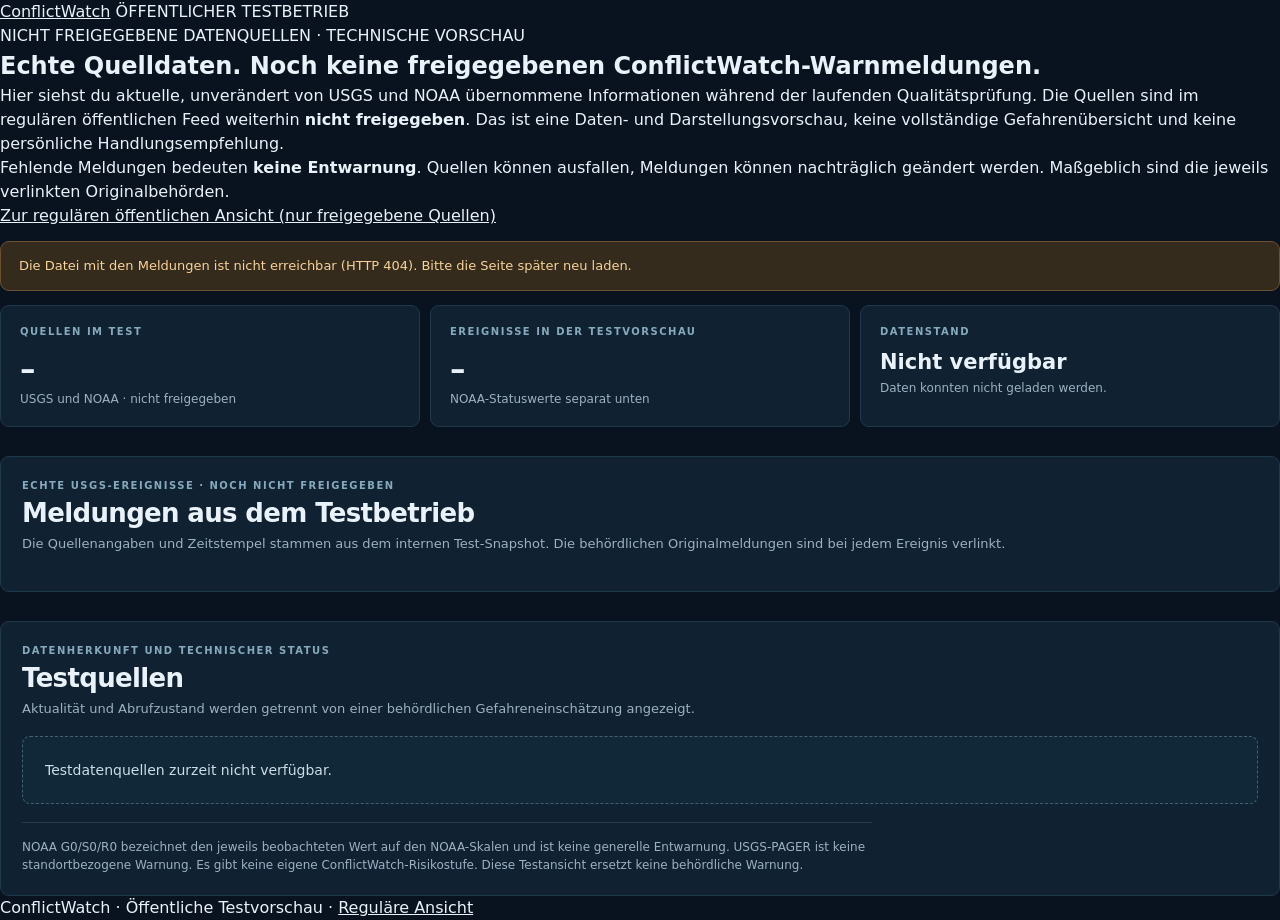
==== site/test.html @ bb5490b8 "Add isolated, visibly labelled USGS and NOAA public test preview" ====
<!doctype html>
<html lang="de">
<head>
<meta charset="utf-8">
<meta name="viewport" content="width=device-width, initial-scale=1, viewport-fit=cover">
<meta name="theme-color" content="#f4f5f3">
<meta name="robots" content="noindex, nofollow">
<meta http-equiv="Content-Security-Policy" content="default-src 'self'; script-src 'self'; style-src 'self'; img-src 'self' data:; connect-src 'self'; base-uri 'none'; form-action 'none'">
<meta name="referrer" content="no-referrer">
<meta name="description" content="Öffentliche ConflictWatch-Testvorschau mit echten, noch nicht freigegebenen Quellendaten. Keine Warnplattform.">
<title>ConflictWatch – Öffentlicher Testbetrieb (nicht freigegebene Quellen)</title>
<link rel="stylesheet" href="style.css?v=3">
<link rel="stylesheet" href="test.css?v=3">
<script src="app.js?v=3" defer></script>
</head>
<body data-mode="test">
<a class="skip" href="#inhalt">Zum Inhalt springen</a>
<div class="test-shell">
  <header class="test-header">
    <a class="test-brand" href="../">ConflictWatch</a>
    <span class="test-pill">ÖFFENTLICHER TESTBETRIEB</span>
  </header>
  <main id="inhalt" class="test-main">
    <section class="test-disclosure" aria-labelledby="test-title">
      <p class="test-overline">NICHT FREIGEGEBENE DATENQUELLEN · TECHNISCHE VORSCHAU</p>
      <h1 id="test-title">Echte Quelldaten. Noch keine freigegebenen ConflictWatch-Warnmeldungen.</h1>
      <p>Hier siehst du aktuelle, unverändert von USGS und NOAA übernommene Informationen während der laufenden Qualitätsprüfung. Die Quellen sind im regulären öffentlichen Feed weiterhin <strong>nicht freigegeben</strong>. Das ist eine Daten- und Darstellungsvorschau, keine vollständige Gefahrenübersicht und keine persönliche Handlungsempfehlung.</p>
      <p>Fehlende Meldungen bedeuten <strong>keine Entwarnung</strong>. Quellen können ausfallen, Meldungen können nachträglich geändert werden. Maßgeblich sind die jeweils verlinkten Originalbehörden.</p>
      <a class="test-back" href="../">Zur regulären öffentlichen Ansicht (nur freigegebene Quellen)</a>
    </section>
    <div id="banner" class="banner" role="status" hidden></div>
    <section class="overview" aria-label="Datenstand der Testvorschau">
      <div class="metric"><span class="metric-label">QUELLEN IM TEST</span><strong id="source-count">–</strong><span class="metric-note">USGS und NOAA · nicht freigegeben</span></div>
      <div class="metric"><span class="metric-label">EREIGNISSE IN DER TESTVORSCHAU</span><strong id="entry-count">–</strong><span class="metric-note">NOAA-Statuswerte separat unten</span></div>
      <div class="metric"><span class="metric-label">DATENSTAND</span><strong id="data-state">Lädt</strong><span id="stand" class="metric-note">Daten werden geladen …</span></div>
    </section>
    <section id="meldungen" class="section events-section" aria-labelledby="events-title">
      <p class="section-kicker">ECHTE USGS-EREIGNISSE · NOCH NICHT FREIGEGEBEN</p>
      <h2 id="events-title">Meldungen aus dem Testbetrieb</h2>
      <p class="section-intro">Die Quellenangaben und Zeitstempel stammen aus dem internen Test-Snapshot. Die behördlichen Originalmeldungen sind bei jedem Ereignis verlinkt.</p>
      <section id="status" class="status" aria-label="Zuletzt beobachtete NOAA-Weltraumwetterwerte" hidden></section>
      <ol id="list" class="list"></ol>
      <p id="empty" class="empty" hidden></p>
      <details id="more" class="more" hidden><summary id="more-summary"></summary><ol id="more-list" class="list"></ol></details>
    </section>
    <section id="quellen" class="section sources-section" aria-labelledby="sources-title">
      <p class="section-kicker">DATENHERKUNFT UND TECHNISCHER STATUS</p>
      <h2 id="sources-title">Testquellen</h2>
      <p class="section-intro">Aktualität und Abrufzustand werden getrennt von einer behördlichen Gefahreneinschätzung angezeigt.</p>
      <ul id="sources" class="sources"></ul>
      <p id="sources-empty" class="sources-empty">Testdatenquellen zurzeit nicht verfügbar.</p>
      <p class="method">NOAA G0/S0/R0 bezeichnet den jeweils beobachteten Wert auf den NOAA-Skalen und ist keine generelle Entwarnung. USGS-PAGER ist keine standortbezogene Warnung. Es gibt keine eigene ConflictWatch-Risikostufe. Diese Testansicht ersetzt keine behördliche Warnung.</p>
    </section>
    <footer class="test-footer">ConflictWatch · Öffentliche Testvorschau · <a href="../">Reguläre Ansicht</a></footer>
  </main>
</div>
<noscript><p class="noscript">Für den Test-Datenstand ist JavaScript notwendig. Die Quellen sind nicht für den regulären Feed freigegeben.</p></noscript>
</body>
</html>
---- site/style.css ----
:root{font-family:Inter,ui-sans-serif,system-ui,-apple-system,"Segoe UI",sans-serif;color:#eaf2f9;background:#09131f;font-synthesis:none;line-height:1.5;-webkit-text-size-adjust:100%;--panel:#102131;--line:#243a4c;--teal:#66ddcb;--muted:#9bb2c3;--green:#4cb87a;--yellow:#ddc657;--orange:#e99158;--red:#e77573}
*{box-sizing:border-box}html{scroll-behavior:smooth}body{margin:0}a{color:inherit}a:hover{color:var(--teal)}a:focus-visible,summary:focus-visible{outline:2px solid var(--teal);outline-offset:4px}[hidden]{display:none!important}h1,h2,h3,p,ol,ul,dl,dd{margin:0}.skip{position:absolute;left:-9999px;z-index:20}.skip:focus{left:1rem;top:1rem;background:var(--teal);color:#06121b;padding:.6rem}
.shell{display:flex;min-height:100vh}.sidebar{position:sticky;top:0;align-self:flex-start;width:226px;min-width:226px;height:100vh;background:#0a1724;border-right:1px solid #203446;display:flex;flex-direction:column;padding:27px 15px 20px}.brand{display:flex;gap:10px;align-items:center;padding:6px 7px;text-decoration:none;font-weight:800;font-size:12px;letter-spacing:.045em;line-height:1.2}.brand small{display:block;color:#80a1b5;font-size:9px;letter-spacing:.16em;margin-top:5px}.brand-mark{width:34px;height:34px;display:grid;place-items:center;border:1px solid var(--teal);border-radius:50%;color:var(--teal);font-size:24px;font-weight:400;flex:none}.accent{color:var(--teal)}.side-label,.section-kicker,.eyebrow,.metric-label{color:#86aabd;font-size:10px;font-weight:800;letter-spacing:.15em}.side-label{margin:53px 13px 13px}.sidebar nav{display:grid;gap:5px}.nav-link{text-decoration:none;color:#adc1cf;padding:11px 13px;border-radius:7px;font-size:13px}.nav-link:hover,.nav-link.active{background:#173440;color:#b1ffee}.nav-link.active{border-left:2px solid var(--teal)}.sidebar-note{margin-top:auto;padding:20px 9px 0;border-top:1px solid #203446;color:#89a1b3;font-size:11px;line-height:1.6}.workspace{min-width:0;flex:1}.topbar{height:66px;border-bottom:1px solid #203446;background:#0b1926;display:flex;align-items:center;justify-content:space-between;gap:1rem;padding:0 clamp(18px,3vw,40px);color:#97b2c4;letter-spacing:.14em;font-size:10px;font-weight:750}.topbar-right{color:var(--teal)}.content{max-width:1480px;margin:0 auto;padding:35px clamp(18px,3vw,40px) 55px}
.hero{position:relative;isolation:isolate;overflow:hidden;border:1px solid #275059;border-radius:11px;background:radial-gradient(circle at 85% 15%,#17434a 0%,#102c39 31%,#112434 62%,#102030 100%);padding:clamp(28px,4vw,55px);min-height:278px;display:flex;flex-direction:column;justify-content:center}.hero:after{content:"";position:absolute;z-index:-1;right:6%;top:18%;width:190px;aspect-ratio:1;border:8px solid #74cfc622;border-radius:50%;box-shadow:0 0 0 32px #74cfc611,inset 0 0 0 27px #74cfc614}.eyebrow{color:#92f0dc}.signal{display:inline-block;background:var(--teal);width:6px;height:6px;border-radius:50%;margin-right:5px;vertical-align:middle}.hero h1{font-size:clamp(29px,4.1vw,57px);letter-spacing:-.045em;line-height:1.08;margin:18px 0 13px;max-width:750px}.hero h1 span{color:var(--teal)}.hero-copy{color:#bdd0dc;max-width:590px;font-size:15px}.hero-meta{margin-top:27px;padding-top:14px;border-top:1px solid #38616b;display:flex;flex-wrap:wrap;gap:7px 21px;color:#a9c9ce;font-size:11px}.hero-meta span:before{content:"•";color:var(--teal);padding-right:7px}.banner{background:#352b1c;color:#f8d29a;border:1px solid #6c502f;border-radius:9px;padding:14px 18px;margin-top:13px;font-size:13px}.banner p+p{margin-top:7px}
.overview{display:grid;grid-template-columns:repeat(3,minmax(0,1fr));gap:10px;margin-top:14px}.metric,.topic,.map-section,.events-section,.sources-section{background:var(--panel);border:1px solid #20384c;border-radius:9px}.metric{padding:18px 19px;min-height:119px;display:flex;flex-direction:column;align-items:flex-start}.metric strong{font-size:31px;line-height:1.1;margin-top:12px;font-variant-numeric:tabular-nums}.metric strong#data-state{font-size:21px}.metric-note{color:var(--muted);font-size:12px;margin-top:5px}.section{margin-top:29px;scroll-margin-top:16px}.section h2{font-size:clamp(20px,2.1vw,26px);letter-spacing:-.025em;line-height:1.2;margin-top:5px}.section-intro{color:var(--muted);font-size:13px;margin:5px 0 17px}.topic-grid{display:grid;grid-template-columns:repeat(3,minmax(0,1fr));gap:9px}.topic{min-height:146px;padding:18px;display:flex;flex-direction:column}.topic-symbol{display:grid;place-items:center;width:28px;height:28px;border:1px solid #3c7d80;border-radius:7px;color:var(--teal);font-size:19px;line-height:1}.topic h3{font-size:15px;margin-top:11px}.topic p{font-size:12px;color:var(--muted);margin:3px 0 13px}.topic-state{display:inline-block;align-self:flex-start;margin-top:auto;color:#e6c78f;background:#493e2d;border:1px solid #775d39;border-radius:3px;padding:3px 6px;font-size:10px;font-weight:700}.topic-state.live{color:#a9f2d6;background:#174436;border-color:#38795b}
.map-section,.events-section,.sources-section{padding:21px}.panel-heading{display:flex;justify-content:space-between;align-items:flex-start;gap:14px}.panel-tag{font-size:10px;color:#b9cfdb;border:1px solid #466079;border-radius:4px;padding:5px 8px;white-space:nowrap}.map-art{margin-top:16px;overflow:hidden;border-radius:7px;border:1px solid #2a4554;background:#0b1928}.map-art img{display:block;width:100%;height:auto;max-height:450px;object-fit:cover;opacity:.9}.map-caption{color:var(--muted);font-size:12px;margin-top:12px}.list{list-style:none;padding:0}.item{border-top:1px solid var(--line)}.item summary{display:grid;grid-template-columns:5px 1fr;gap:13px;cursor:pointer;list-style:none;padding:17px 0}.item summary::-webkit-details-marker{display:none}.bar{border-radius:3px;background:#627a8b;min-height:48px}.item[data-color="green"] .bar{background:var(--green)}.item[data-color="yellow"] .bar{background:var(--yellow)}.item[data-color="orange"] .bar{background:var(--orange)}.item[data-color="red"] .bar{background:var(--red)}.title{display:block;font-size:15px;font-weight:700;line-height:1.35}.meta{display:flex;flex-wrap:wrap;gap:3px 15px;margin-top:6px;color:var(--muted);font-size:12px;font-variant-numeric:tabular-nums}.facts{margin:0 0 15px 18px;font-size:13px}.facts dt{color:var(--muted);font-size:11px;margin-top:9px}.source-link{display:inline-block;color:var(--teal);font-weight:650;font-size:13px;margin:0 0 18px 18px}.empty,.sources-empty{border:1px dashed #426074;border-radius:8px;padding:22px;background:#112838;color:#cbdce6;font-size:14px;line-height:1.6}.more{margin-top:15px}.more>summary{cursor:pointer;color:var(--teal);padding:8px 0}.status{display:grid;gap:8px;margin-bottom:14px}.status-row{display:flex;justify-content:space-between;gap:18px;border-bottom:1px solid var(--line);padding:10px 0}.status-row .old{color:var(--muted)}.sources{list-style:none;padding:0}.sources li{border-top:1px solid var(--line);padding:13px 0}.sources .name{font-weight:700}.sources .line{color:var(--muted);font-size:12px;font-variant-numeric:tabular-nums}.sources-empty{margin-top:14px}.method{border-top:1px solid var(--line);margin-top:18px;padding-top:15px;color:var(--muted);font-size:12px;max-width:850px}.foot{max-width:1480px;margin:auto;padding:0 clamp(18px,3vw,40px) 28px;display:flex;justify-content:space-between;gap:15px;color:#83a1b2;font-size:10px;letter-spacing:.07em}.foot a{color:var(--teal)}.noscript{padding:16px;background:#653f25;color:#fff}
@media(max-width:880px){.sidebar{width:165px;min-width:165px}.topic-grid{grid-template-columns:repeat(2,minmax(0,1fr))}.hero:after{right:-30px;opacity:.55}.hero h1{max-width:520px}}
@media(max-width:650px){.shell{display:block}.sidebar{position:static;width:auto;height:auto;min-width:0;padding:12px 18px;border-right:0;border-bottom:1px solid #203446}.brand{padding:0}.sidebar .side-label,.sidebar-note{display:none}.sidebar nav{display:flex;overflow-x:auto;gap:7px;margin-top:13px;scrollbar-width:thin}.nav-link{white-space:nowrap;padding:7px 10px;font-size:11px}.nav-link.active{border-left:0;border-bottom:2px solid var(--teal)}.topbar{height:47px;padding:0 18px}.topbar-right{font-size:9px}.content{padding:18px 14px 32px}.hero{min-height:255px;padding:23px}.hero:after{width:120px;right:-40px;top:28px}.hero h1{font-size:clamp(29px,7vw,42px)}.hero-copy{font-size:13px}.hero-meta{font-size:10px;margin-top:19px}.overview{grid-template-columns:repeat(2,minmax(0,1fr))}.metric{padding:14px;min-height:110px}.metric:last-child{grid-column:1/-1;min-height:93px}.metric strong{font-size:25px}.metric strong#data-state{font-size:19px}.metric-note{font-size:11px}.topic-grid{grid-template-columns:repeat(2,minmax(0,1fr))}.topic{min-height:150px;padding:13px}.topic h3{font-size:13px}.topic p{font-size:11px}.topic-state{font-size:9px}.map-section,.events-section,.sources-section{padding:16px}.panel-tag{font-size:8px;white-space:normal;text-align:center}.foot{padding:0 14px 24px;flex-wrap:wrap}}
@media(max-width:380px){.topic-grid{grid-template-columns:1fr}.topic{min-height:120px}.hero h1{font-size:28px}}
@media(prefers-reduced-motion:reduce){html{scroll-behavior:auto}}
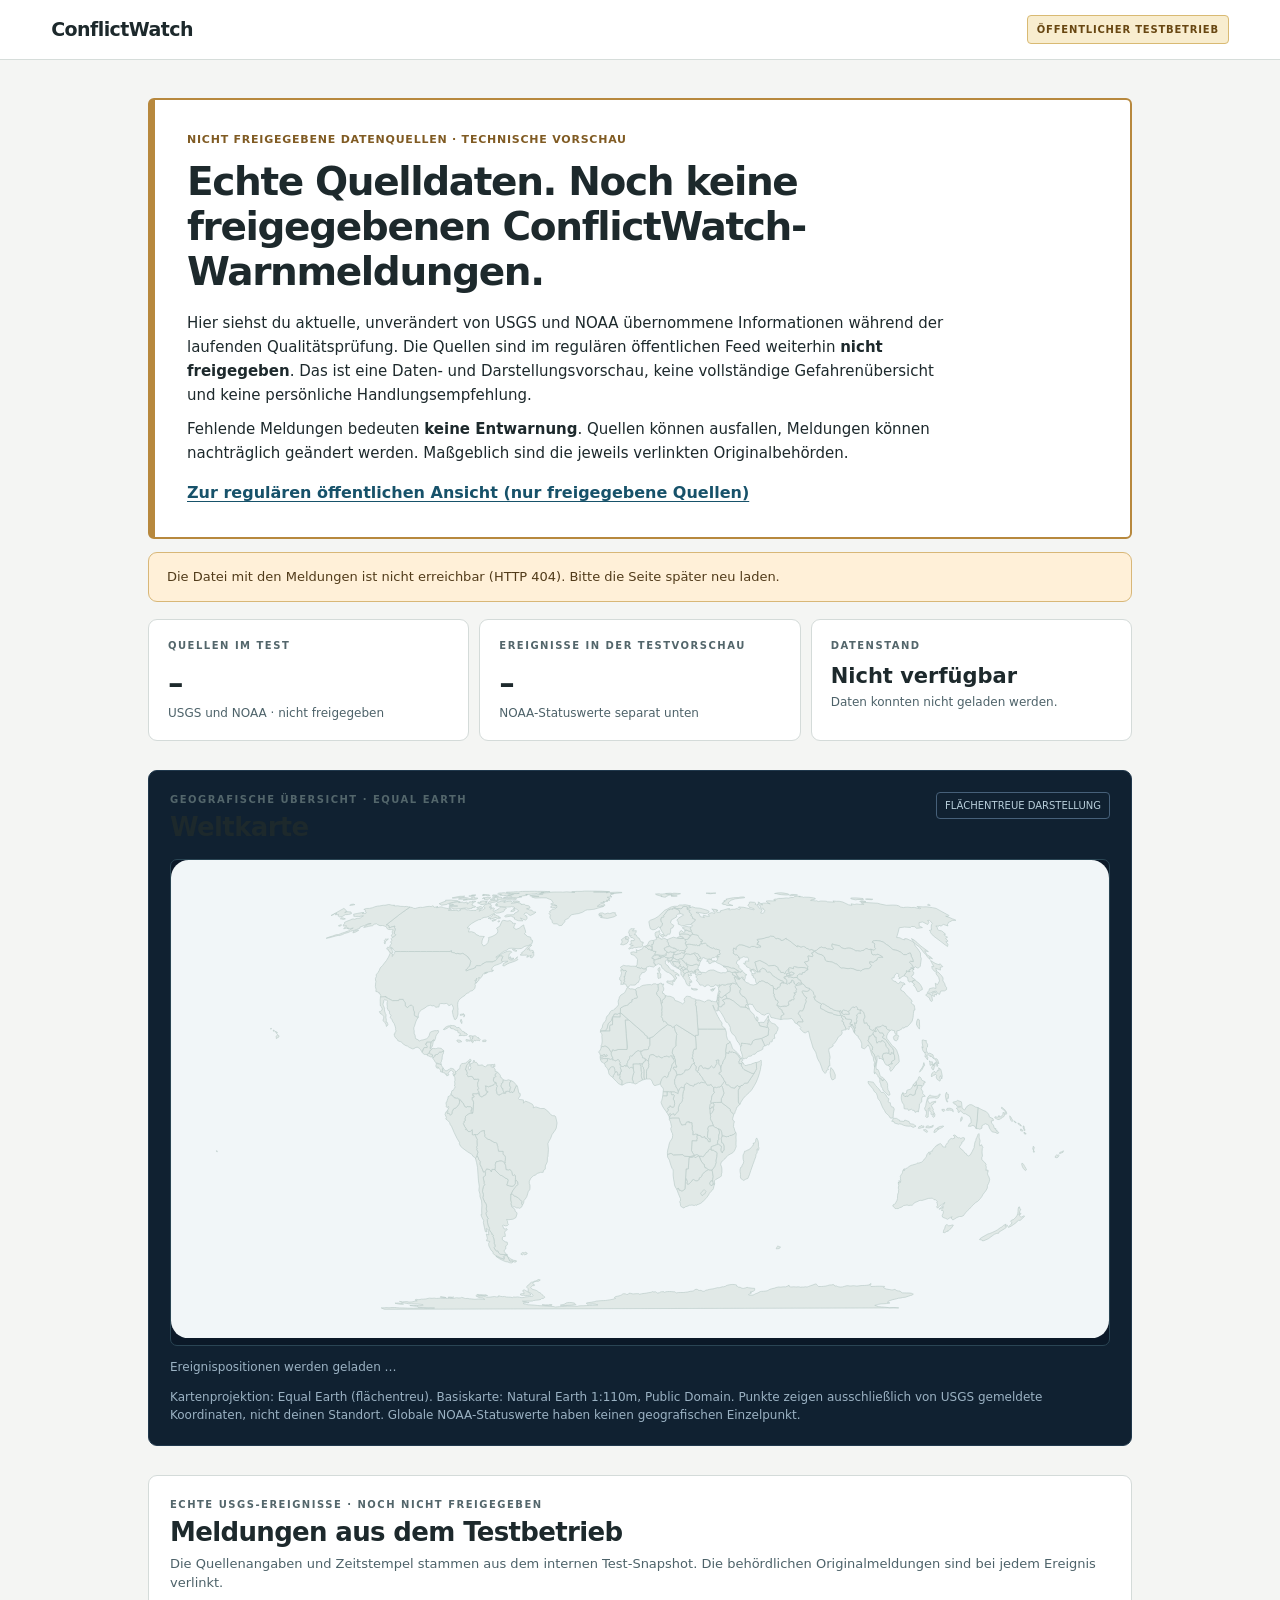
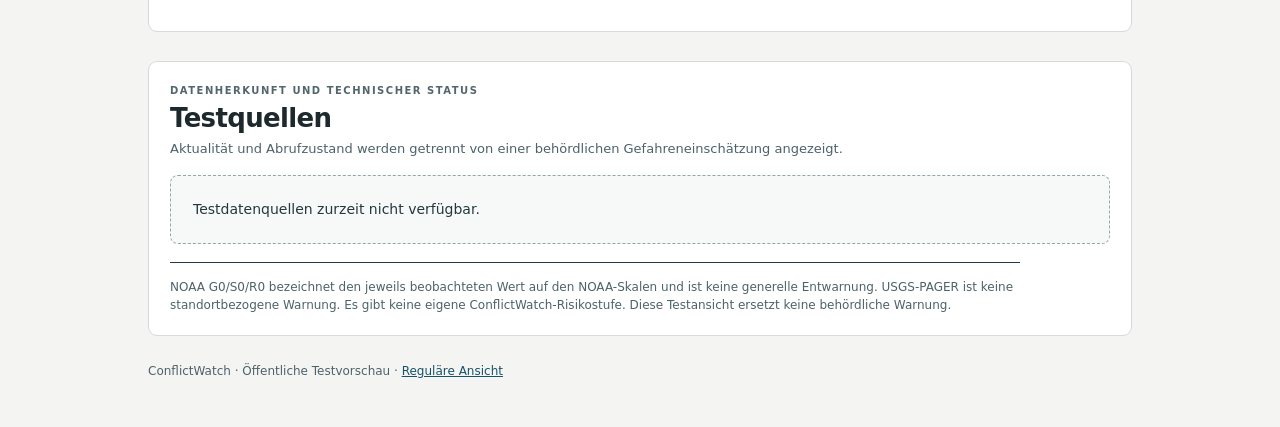
==== commit 3334fbed: "Restore authentic Equal-Earth event map and calmer information hierarchy" ====
--- a/site/test.html
+++ b/site/test.html
@@ -9,9 +9,10 @@
 <meta name="referrer" content="no-referrer">
 <meta name="description" content="Öffentliche ConflictWatch-Testvorschau mit echten, noch nicht freigegebenen Quellendaten. Keine Warnplattform.">
 <title>ConflictWatch – Öffentlicher Testbetrieb (nicht freigegebene Quellen)</title>
-<link rel="stylesheet" href="style.css?v=3">
-<link rel="stylesheet" href="test.css?v=3">
-<script src="app.js?v=3" defer></script>
+<link rel="stylesheet" href="style.css?v=4">
+<link rel="stylesheet" href="test.css?v=4">
+<script src="map.js?v=4" defer></script>
+<script src="app.js?v=4" defer></script>
 </head>
 <body data-mode="test">
 <a class="skip" href="#inhalt">Zum Inhalt springen</a>
@@ -34,6 +35,17 @@
       <div class="metric"><span class="metric-label">EREIGNISSE IN DER TESTVORSCHAU</span><strong id="entry-count">–</strong><span class="metric-note">NOAA-Statuswerte separat unten</span></div>
       <div class="metric"><span class="metric-label">DATENSTAND</span><strong id="data-state">Lädt</strong><span id="stand" class="metric-note">Daten werden geladen …</span></div>
     </section>
+    <section id="karte" class="section map-section" aria-labelledby="map-title">
+        <div class="panel-heading"><div><p class="section-kicker">GEOGRAFISCHE ÜBERSICHT · EQUAL EARTH</p><h2 id="map-title">Weltkarte</h2></div><span class="panel-tag">FLÄCHENTREUE DARSTELLUNG</span></div>
+        <div class="map-art" role="group" aria-label="Equal-Earth-Weltkarte mit verorteten Quellereignissen">
+          <svg id="map-view" class="equal-earth-map" viewBox="0 0 1000 510" role="img" aria-label="Flächentreue Weltkarte mit Erdbebenpositionen laut USGS">
+            <image href="world-equal-earth.svg" x="0" y="0" width="1000" height="510"/>
+            <g id="map-points"></g>
+          </svg>
+        </div>
+        <p id="map-events-note" class="map-caption">Ereignispositionen werden geladen …</p>
+        <p class="map-caption">Kartenprojektion: Equal Earth (flächentreu). Basiskarte: Natural Earth 1:110m, Public Domain. Punkte zeigen ausschließlich von USGS gemeldete Koordinaten, nicht deinen Standort. Globale NOAA-Statuswerte haben keinen geografischen Einzelpunkt.</p>
+      </section>
     <section id="meldungen" class="section events-section" aria-labelledby="events-title">
       <p class="section-kicker">ECHTE USGS-EREIGNISSE · NOCH NICHT FREIGEGEBEN</p>
       <h2 id="events-title">Meldungen aus dem Testbetrieb</h2>
--- a/site/style.css
+++ b/site/style.css
@@ -8,3 +8,9 @@
 @media(max-width:650px){.shell{display:block}.sidebar{position:static;width:auto;height:auto;min-width:0;padding:12px 18px;border-right:0;border-bottom:1px solid #203446}.brand{padding:0}.sidebar .side-label,.sidebar-note{display:none}.sidebar nav{display:flex;overflow-x:auto;gap:7px;margin-top:13px;scrollbar-width:thin}.nav-link{white-space:nowrap;padding:7px 10px;font-size:11px}.nav-link.active{border-left:0;border-bottom:2px solid var(--teal)}.topbar{height:47px;padding:0 18px}.topbar-right{font-size:9px}.content{padding:18px 14px 32px}.hero{min-height:255px;padding:23px}.hero:after{width:120px;right:-40px;top:28px}.hero h1{font-size:clamp(29px,7vw,42px)}.hero-copy{font-size:13px}.hero-meta{font-size:10px;margin-top:19px}.overview{grid-template-columns:repeat(2,minmax(0,1fr))}.metric{padding:14px;min-height:110px}.metric:last-child{grid-column:1/-1;min-height:93px}.metric strong{font-size:25px}.metric strong#data-state{font-size:19px}.metric-note{font-size:11px}.topic-grid{grid-template-columns:repeat(2,minmax(0,1fr))}.topic{min-height:150px;padding:13px}.topic h3{font-size:13px}.topic p{font-size:11px}.topic-state{font-size:9px}.map-section,.events-section,.sources-section{padding:16px}.panel-tag{font-size:8px;white-space:normal;text-align:center}.foot{padding:0 14px 24px;flex-wrap:wrap}}
 @media(max-width:380px){.topic-grid{grid-template-columns:1fr}.topic{min-height:120px}.hero h1{font-size:28px}}
 @media(prefers-reduced-motion:reduce){html{scroll-behavior:auto}}
+
+/* Link to the separate, explicitly labelled public test area. */
+.test-cta{background:#fff8e8;color:#282c2e;border:1px solid #d0ab62;border-left:5px solid #a47529;border-radius:5px;margin-bottom:18px;padding:15px 18px;font-size:14px;line-height:1.6}
+.test-cta strong{font-weight:750}
+.test-cta a{color:#225974;text-underline-offset:3px;font-weight:750;display:inline-block;margin-left:3px}
+.test-cta a:hover{color:#134056}
--- a/site/test.css
+++ b/site/test.css
@@ -0,0 +1,25 @@
+/* Explicitly labelled, restrained editorial test view. No sci-fi dashboard motifs. */
+body[data-mode="test"]{background:#f4f5f3;color:#1d292c}
+body[data-mode="test"] .test-shell{min-height:100vh}
+body[data-mode="test"] .test-header{padding:15px clamp(16px,4vw,54px);display:flex;align-items:center;justify-content:space-between;gap:16px;border-bottom:1px solid #d6ddda;background:#fff}
+body[data-mode="test"] .test-brand{font-weight:800;font-size:19px;text-decoration:none;letter-spacing:-.03em}
+body[data-mode="test"] .test-pill{color:#684712;background:#f8edcf;border:1px solid #d9ba73;border-radius:4px;padding:6px 9px;font-size:10px;letter-spacing:.08em;font-weight:800}
+body[data-mode="test"] .test-main{max-width:1060px;margin:auto;padding:clamp(18px,3vw,38px)}
+body[data-mode="test"] .test-disclosure{background:#fff;border:2px solid #b7883d;border-left-width:7px;border-radius:6px;padding:clamp(18px,3vw,32px)}
+body[data-mode="test"] .test-overline{color:#805b23;font-size:11px;font-weight:800;letter-spacing:.07em}
+body[data-mode="test"] h1{font-size:clamp(25px,4vw,39px);line-height:1.16;letter-spacing:-.035em;margin:10px 0 17px}
+body[data-mode="test"] .test-disclosure p:not(.test-overline){max-width:80ch;margin-top:10px;font-size:15px;line-height:1.6}
+body[data-mode="test"] .test-back{display:inline-block;margin-top:16px;color:#17526a;text-underline-offset:3px;font-weight:700}
+body[data-mode="test"] .overview{margin-top:17px}
+body[data-mode="test"] .metric,body[data-mode="test"] .events-section,body[data-mode="test"] .sources-section{background:#fff;color:#1d292c;border:1px solid #d4dbd9;box-shadow:none}
+body[data-mode="test"] .metric-label,body[data-mode="test"] .section-kicker{color:#53666b}
+body[data-mode="test"] .metric-note,body[data-mode="test"] .section-intro,body[data-mode="test"] .meta,body[data-mode="test"] .method,body[data-mode="test"] .sources .line{color:#4d6269}
+body[data-mode="test"] .item,body[data-mode="test"] .sources li{border-color:#d8dfdd}
+body[data-mode="test"] .source-link,body[data-mode="test"] .more>summary{color:#17526a}
+body[data-mode="test"] .status-row{border-color:#d4dbd9}
+body[data-mode="test"] .empty,body[data-mode="test"] .sources-empty{background:#f7f9f8;color:#25383d;border:1px dashed #8eaaa8}
+body[data-mode="test"] .banner{background:#fff0d8;color:#513b1a;border-color:#d8b777}
+body[data-mode="test"] .test-footer{padding:26px 0 9px;font-size:12px;color:#4d6269}
+body[data-mode="test"] .test-footer a{color:#17526a}
+body[data-mode="test"] .skip:focus{background:#fff;color:#1d292c}
+@media(max-width:600px){body[data-mode="test"] .test-header{padding:13px 14px}body[data-mode="test"] .test-pill{font-size:9px}body[data-mode="test"] .test-main{padding:14px}body[data-mode="test"] .overview{grid-template-columns:repeat(2,minmax(0,1fr))}body[data-mode="test"] .metric{padding:12px}}
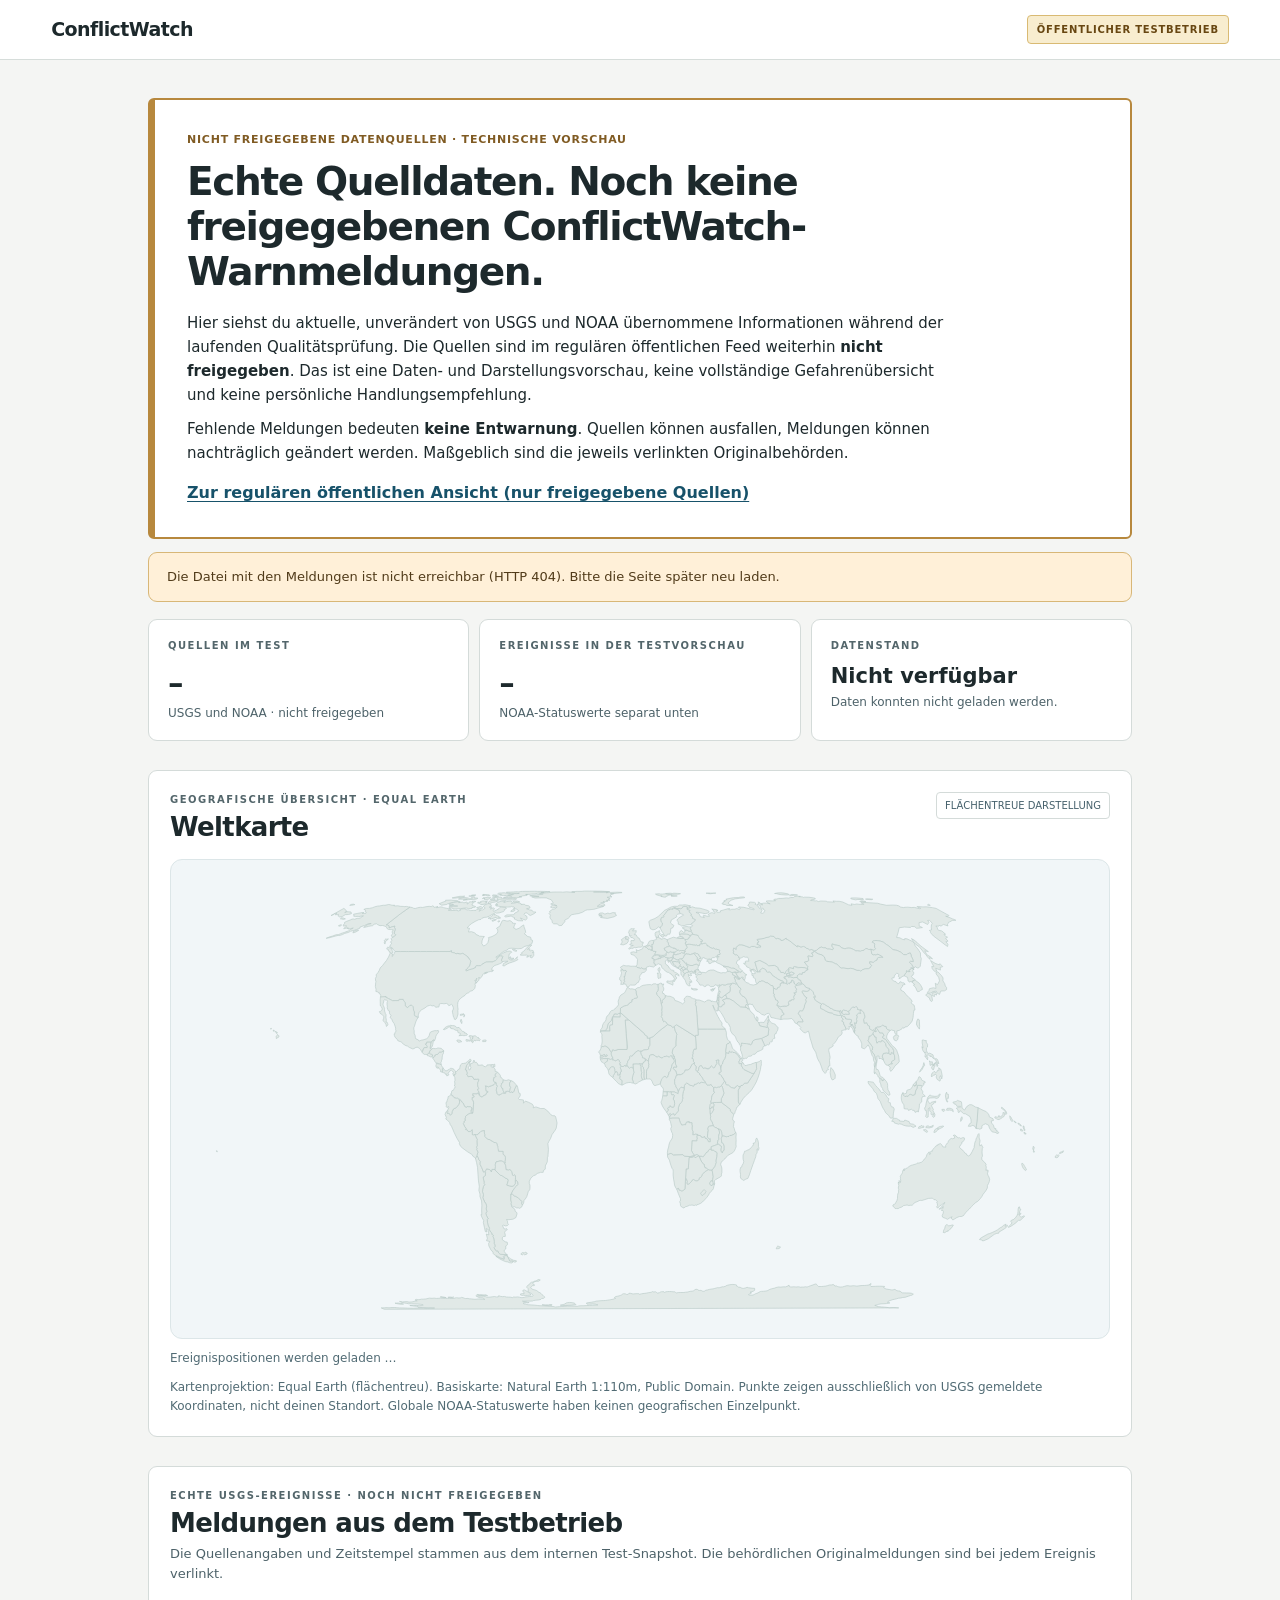
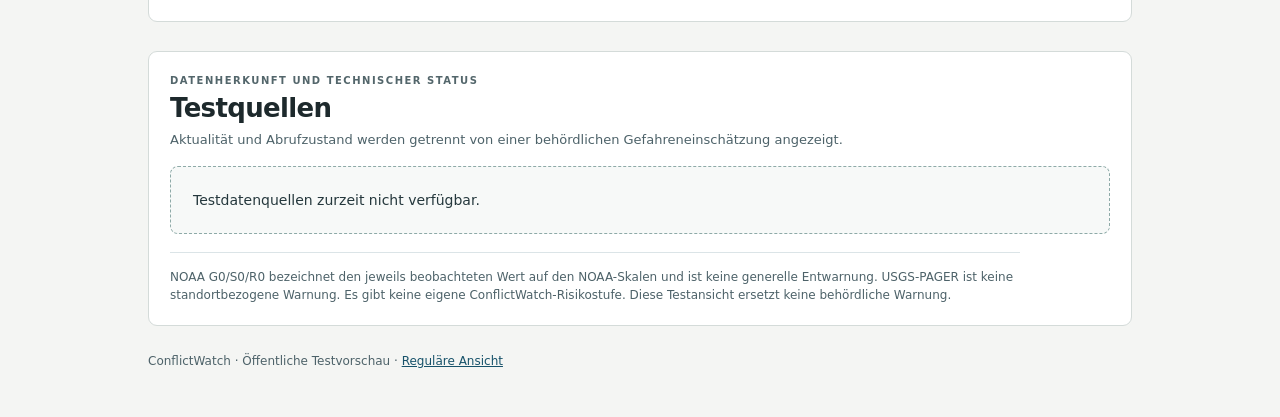
==== commit aee78c5f: "Apply exact uploaded recency patch: bump app cache version" ====
--- a/site/test.html
+++ b/site/test.html
@@ -12,7 +12,7 @@
 <link rel="stylesheet" href="style.css?v=4">
 <link rel="stylesheet" href="test.css?v=4">
 <script src="map.js?v=4" defer></script>
-<script src="app.js?v=4" defer></script>
+<script src="app.js?v=5" defer></script>
 </head>
 <body data-mode="test">
 <a class="skip" href="#inhalt">Zum Inhalt springen</a>
--- a/site/style.css
+++ b/site/style.css
@@ -14,3 +14,55 @@
 .test-cta strong{font-weight:750}
 .test-cta a{color:#225974;text-underline-offset:3px;font-weight:750;display:inline-block;margin-left:3px}
 .test-cta a:hover{color:#134056}
+
+
+/* ConflictWatch: calm, editorial, light product design. No decorative sci-fi motifs. */
+:root{color:#203038;background:#f7f9fa;--panel:#fff;--line:#dbe4e7;--teal:#176c78;--muted:#536a74;--green:#347f69;--yellow:#ad8a33;--orange:#b77242;--red:#ae595b}
+html,body{color:#203038;background:#f7f9fa}
+body:not([data-mode="test"]) .sidebar{background:#fff;border-right:1px solid #e3eaed}
+body:not([data-mode="test"]) .brand{color:#1c3038;font-size:13px;letter-spacing:0}
+body:not([data-mode="test"]) .brand small{color:#657e87;letter-spacing:.07em}
+body:not([data-mode="test"]) .brand-mark{border-color:#d9e4e7;color:#176c78;background:#f3f8f8}
+body:not([data-mode="test"]) .side-label,body:not([data-mode="test"]) .section-kicker,body:not([data-mode="test"]) .metric-label,body:not([data-mode="test"]) .eyebrow{color:#617b84;letter-spacing:.07em}
+body:not([data-mode="test"]) .nav-link{color:#49616b}
+body:not([data-mode="test"]) .nav-link:hover,body:not([data-mode="test"]) .nav-link.active{background:#eef6f6;color:#175964}
+body:not([data-mode="test"]) .nav-link.active{border-color:#176c78}
+body:not([data-mode="test"]) .sidebar-note{color:#68808a;border-color:#e3eaed}
+body:not([data-mode="test"]) .workspace{background:#f7f9fa}
+body:not([data-mode="test"]) .topbar{background:#fff;border-bottom:1px solid #e3eaed;color:#5d7580;letter-spacing:.025em;font-size:12px;height:58px}
+body:not([data-mode="test"]) .topbar-right{color:#48717d}
+body:not([data-mode="test"]) .content{padding-top:25px}
+body:not([data-mode="test"]) .hero{background:#fff;border:1px solid #e0e9ec;border-radius:15px;min-height:193px;padding:clamp(24px,3vw,35px);box-shadow:0 3px 17px rgba(23,50,65,.025)}
+body:not([data-mode="test"]) .hero:after{display:none}
+body:not([data-mode="test"]) .hero h1{color:#1c3038;font-size:clamp(28px,3.2vw,42px);letter-spacing:-.042em;margin:11px 0 10px}
+body:not([data-mode="test"]) .hero h1 span{color:#356d78}
+body:not([data-mode="test"]) .hero-copy{color:#506770;max-width:700px}
+body:not([data-mode="test"]) .hero-meta{color:#58727a;border-color:#e6ecee;margin-top:18px;padding-top:11px}
+body:not([data-mode="test"]) .hero-meta span:before{color:#437985}
+body:not([data-mode="test"]) .metric,body:not([data-mode="test"]) .topic,body:not([data-mode="test"]) .map-section,body:not([data-mode="test"]) .events-section,body:not([data-mode="test"]) .sources-section{background:#fff;border:1px solid #e0e9ec;border-radius:12px;box-shadow:0 2px 13px rgba(23,50,65,.02)}
+body:not([data-mode="test"]) .metric{min-height:106px}
+body:not([data-mode="test"]) .metric strong{color:#1e333b;font-size:28px}
+body:not([data-mode="test"]) .section h2{color:#1f343c}
+body:not([data-mode="test"]) .section-intro,body:not([data-mode="test"]) .topic p,body:not([data-mode="test"]) .map-caption,body:not([data-mode="test"]) .method,body:not([data-mode="test"]) .meta,body:not([data-mode="test"]) .sources .line{color:#536c76}
+body:not([data-mode="test"]) .topic h3,body:not([data-mode="test"]) .title{color:#243943}
+body:not([data-mode="test"]) .topic-symbol{border-color:#dce7e9;background:#f4f9f8;color:#286e76}
+body:not([data-mode="test"]) .topic-state{color:#795b2b;background:#fbf4e5;border-color:#efdfc0}
+body:not([data-mode="test"]) .topic-state.live{background:#eef7f0;color:#356a51;border-color:#cde8d7}
+body:not([data-mode="test"]) .panel-tag{color:#57727b;border-color:#d6e4e5}
+body:not([data-mode="test"]) .item,body:not([data-mode="test"]) .sources li{border-color:#e1e9eb}
+body:not([data-mode="test"]) .source-link,body:not([data-mode="test"]) .more>summary{color:#176c78}
+body:not([data-mode="test"]) .banner{background:#fff7e9;color:#65481c;border-color:#ecd9b6}
+body:not([data-mode="test"]) .empty,body:not([data-mode="test"]) .sources-empty{background:#f8faf9;color:#3b5660;border:1px solid #dce5e7}
+body:not([data-mode="test"]) .foot{color:#657e87}
+body:not([data-mode="test"]) .sidebar a:focus-visible{outline-color:#176c78}
+.map-section{scroll-margin-top:14px}
+.map-art{margin-top:16px;overflow:hidden;border:1px solid #dce6e8;border-radius:12px;background:#f1f6f8;line-height:0}
+.equal-earth-map{display:block;width:100%;height:auto;aspect-ratio:1000/510;overflow:visible}
+.map-event-point{fill:#16788a;stroke:#fff;stroke-width:3;vector-effect:non-scaling-stroke}
+#map-points a:focus-visible .map-event-point,#map-points a:hover .map-event-point{fill:#125164;stroke:#fff;stroke-width:5}
+#map-points a{cursor:pointer}
+.map-caption{color:#516b74;font-size:12px;line-height:1.55;margin-top:10px}
+body[data-mode="test"] .map-section{background:#fff;color:#1d292c;border:1px solid #d4dbd9;box-shadow:none}
+body[data-mode="test"] .map-section h2{color:#1d292c}
+body[data-mode="test"] .panel-tag{color:#46616c;border-color:#d4dbd9}
+@media(max-width:650px){body:not([data-mode="test"]) .sidebar{border-bottom:1px solid #e3eaed}body:not([data-mode="test"]) .hero{min-height:0;padding:23px}body:not([data-mode="test"]) .hero h1{font-size:clamp(28px,7vw,39px)}body:not([data-mode="test"]) .topbar{height:45px}body:not([data-mode="test"]) .hero-meta{display:none}.map-section{padding:14px}.map-caption{font-size:11px}}
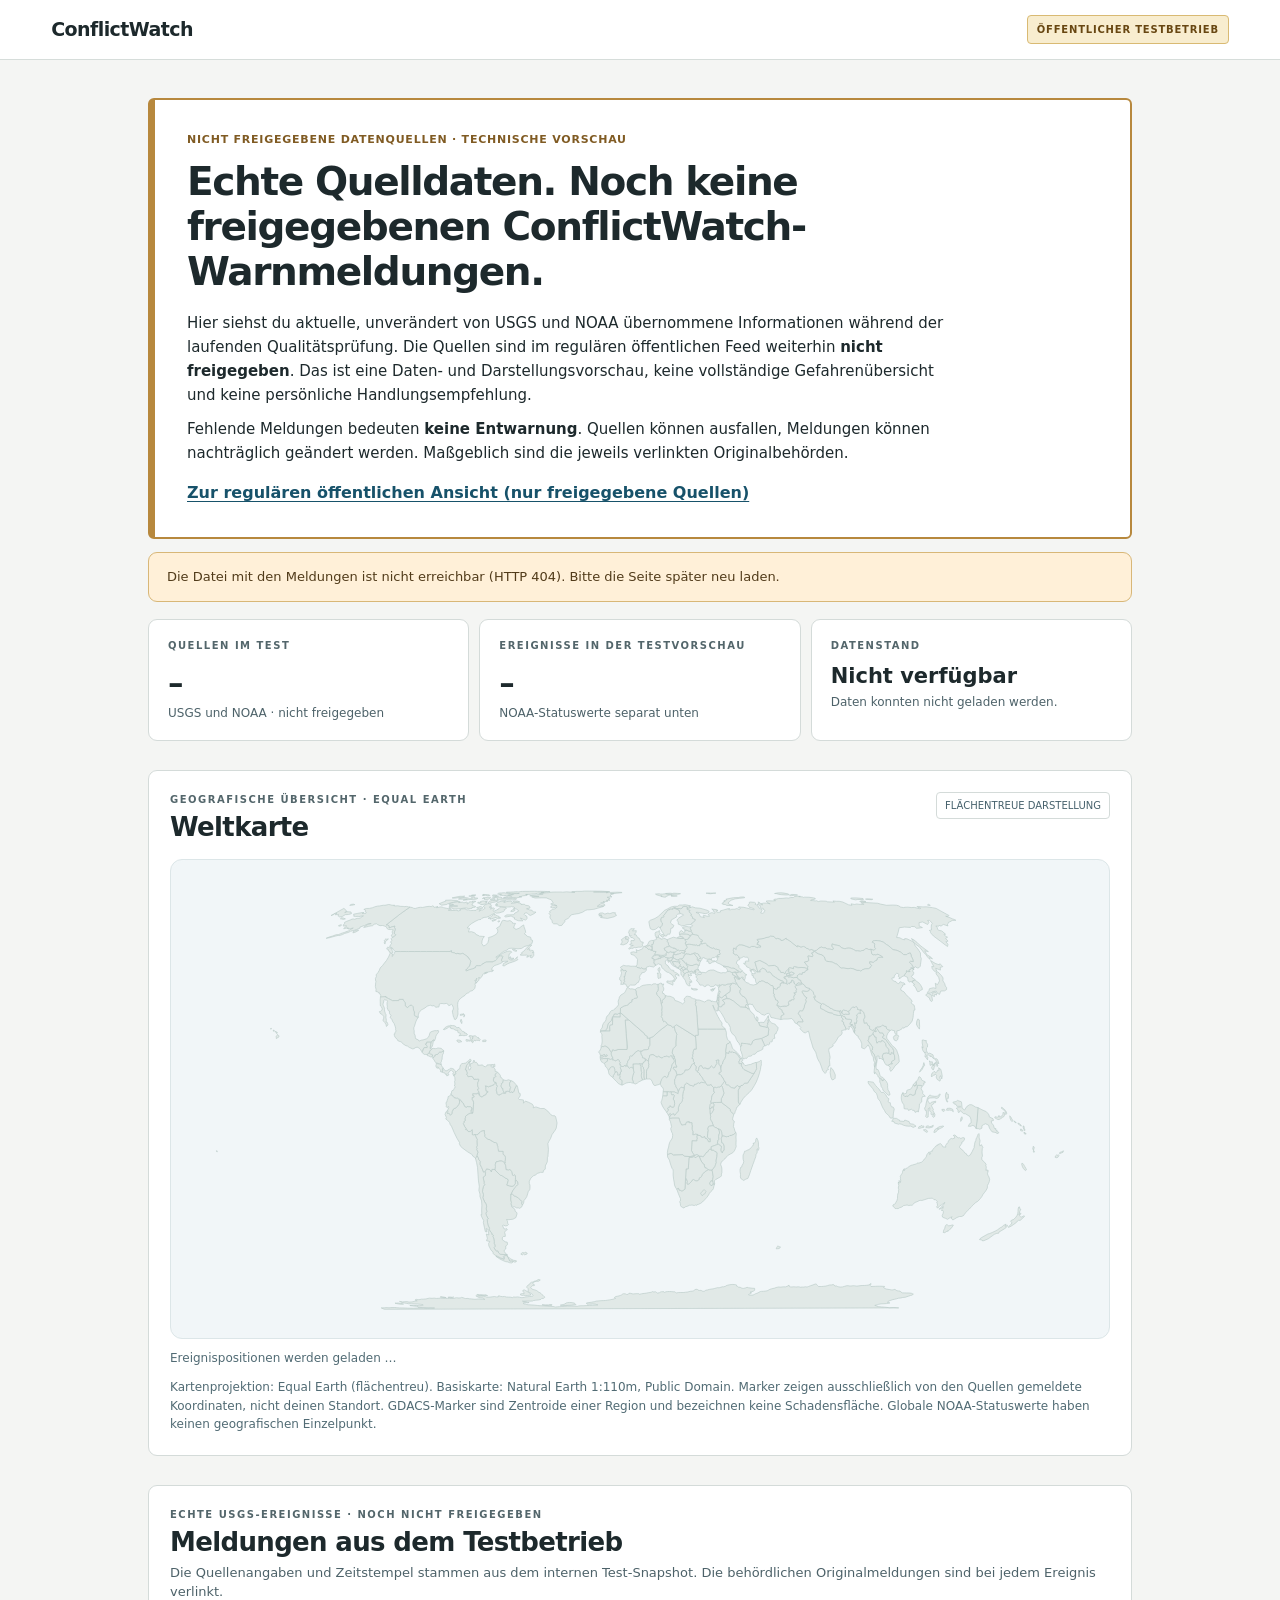
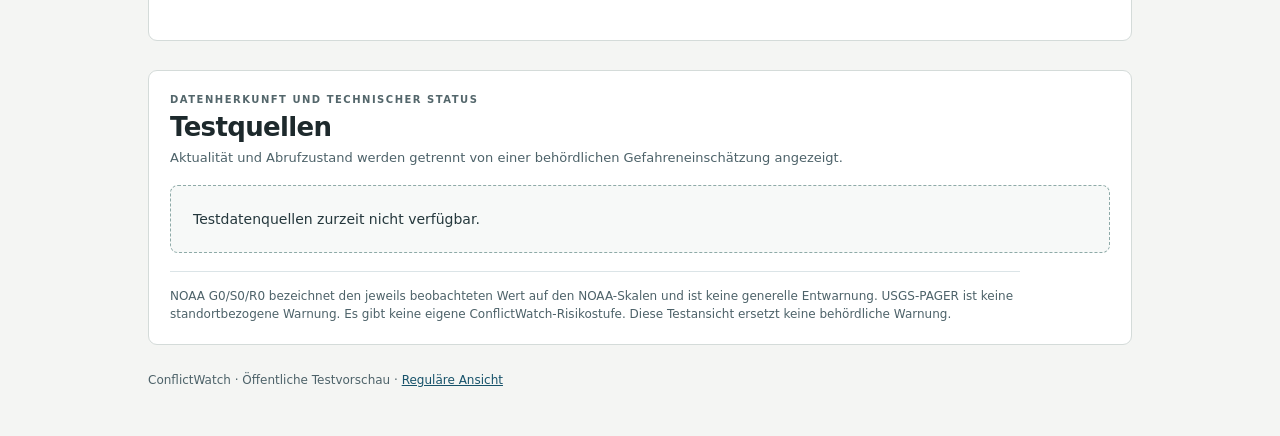
==== commit 10230b7a: "Apply uploaded GDACS map patch: site/test.html" ====
--- a/site/test.html
+++ b/site/test.html
@@ -9,10 +9,10 @@
 <meta name="referrer" content="no-referrer">
 <meta name="description" content="Öffentliche ConflictWatch-Testvorschau mit echten, noch nicht freigegebenen Quellendaten. Keine Warnplattform.">
 <title>ConflictWatch – Öffentlicher Testbetrieb (nicht freigegebene Quellen)</title>
-<link rel="stylesheet" href="style.css?v=4">
+<link rel="stylesheet" href="style.css?v=5">
 <link rel="stylesheet" href="test.css?v=4">
-<script src="map.js?v=4" defer></script>
-<script src="app.js?v=5" defer></script>
+<script src="map.js?v=5" defer></script>
+<script src="app.js?v=6" defer></script>
 </head>
 <body data-mode="test">
 <a class="skip" href="#inhalt">Zum Inhalt springen</a>
@@ -38,13 +38,15 @@
     <section id="karte" class="section map-section" aria-labelledby="map-title">
         <div class="panel-heading"><div><p class="section-kicker">GEOGRAFISCHE ÜBERSICHT · EQUAL EARTH</p><h2 id="map-title">Weltkarte</h2></div><span class="panel-tag">FLÄCHENTREUE DARSTELLUNG</span></div>
         <div class="map-art" role="group" aria-label="Equal-Earth-Weltkarte mit verorteten Quellereignissen">
-          <svg id="map-view" class="equal-earth-map" viewBox="0 0 1000 510" role="img" aria-label="Flächentreue Weltkarte mit Erdbebenpositionen laut USGS">
+          <svg id="map-view" class="equal-earth-map" viewBox="0 0 1000 510" role="img" aria-label="Flächentreue Weltkarte mit Ereignisorten laut Quelle: punktgenaue Erdbebenpositionen von USGS, ungefähre Lagen von GDACS">
             <image href="world-equal-earth.svg" x="0" y="0" width="1000" height="510"/>
             <g id="map-points"></g>
           </svg>
         </div>
+        <div id="map-filters" class="map-filters" role="group" aria-label="Filter für die Kartendarstellung" hidden></div>
+        <p id="map-legend" class="map-caption" hidden></p>
         <p id="map-events-note" class="map-caption">Ereignispositionen werden geladen …</p>
-        <p class="map-caption">Kartenprojektion: Equal Earth (flächentreu). Basiskarte: Natural Earth 1:110m, Public Domain. Punkte zeigen ausschließlich von USGS gemeldete Koordinaten, nicht deinen Standort. Globale NOAA-Statuswerte haben keinen geografischen Einzelpunkt.</p>
+        <p class="map-caption">Kartenprojektion: Equal Earth (flächentreu). Basiskarte: Natural Earth 1:110m, Public Domain. Marker zeigen ausschließlich von den Quellen gemeldete Koordinaten, nicht deinen Standort. GDACS-Marker sind Zentroide einer Region und bezeichnen keine Schadensfläche. Globale NOAA-Statuswerte haben keinen geografischen Einzelpunkt.</p>
       </section>
     <section id="meldungen" class="section events-section" aria-labelledby="events-title">
       <p class="section-kicker">ECHTE USGS-EREIGNISSE · NOCH NICHT FREIGEGEBEN</p>
--- a/site/style.css
+++ b/site/style.css
@@ -59,6 +59,17 @@
 .map-art{margin-top:16px;overflow:hidden;border:1px solid #dce6e8;border-radius:12px;background:#f1f6f8;line-height:0}
 .equal-earth-map{display:block;width:100%;height:auto;aspect-ratio:1000/510;overflow:visible}
 .map-event-point{fill:#16788a;stroke:#fff;stroke-width:3;vector-effect:non-scaling-stroke}
+.map-event-region{fill:none;stroke:#7a5a1f;stroke-width:2.5;stroke-dasharray:5 4;vector-effect:non-scaling-stroke}
+.map-event-region[data-level="green"]{stroke:#2f6f4f}
+.map-event-region[data-level="orange"]{stroke:#9a5a12}
+.map-event-region[data-level="red"]{stroke:#9d2f2f}
+.map-event-region.is-cluster{stroke-width:3;stroke-dasharray:7 4}
+.map-event-region.is-older{opacity:.45}
+.map-cluster-count{font:700 11px system-ui,sans-serif;fill:#1d292c;paint-order:stroke;stroke:#fff;stroke-width:3px}
+#map-points a:focus-visible .map-event-region,#map-points a:hover .map-event-region{stroke-width:4}
+.map-filters{display:flex;flex-wrap:wrap;gap:8px 16px;margin-top:12px}
+.map-filter{display:inline-flex;align-items:center;gap:6px;font-size:12px;color:#33505a;cursor:pointer}
+body[data-mode="test"] .map-filter{color:#1d292c}
 #map-points a:focus-visible .map-event-point,#map-points a:hover .map-event-point{fill:#125164;stroke:#fff;stroke-width:5}
 #map-points a{cursor:pointer}
 .map-caption{color:#516b74;font-size:12px;line-height:1.55;margin-top:10px}
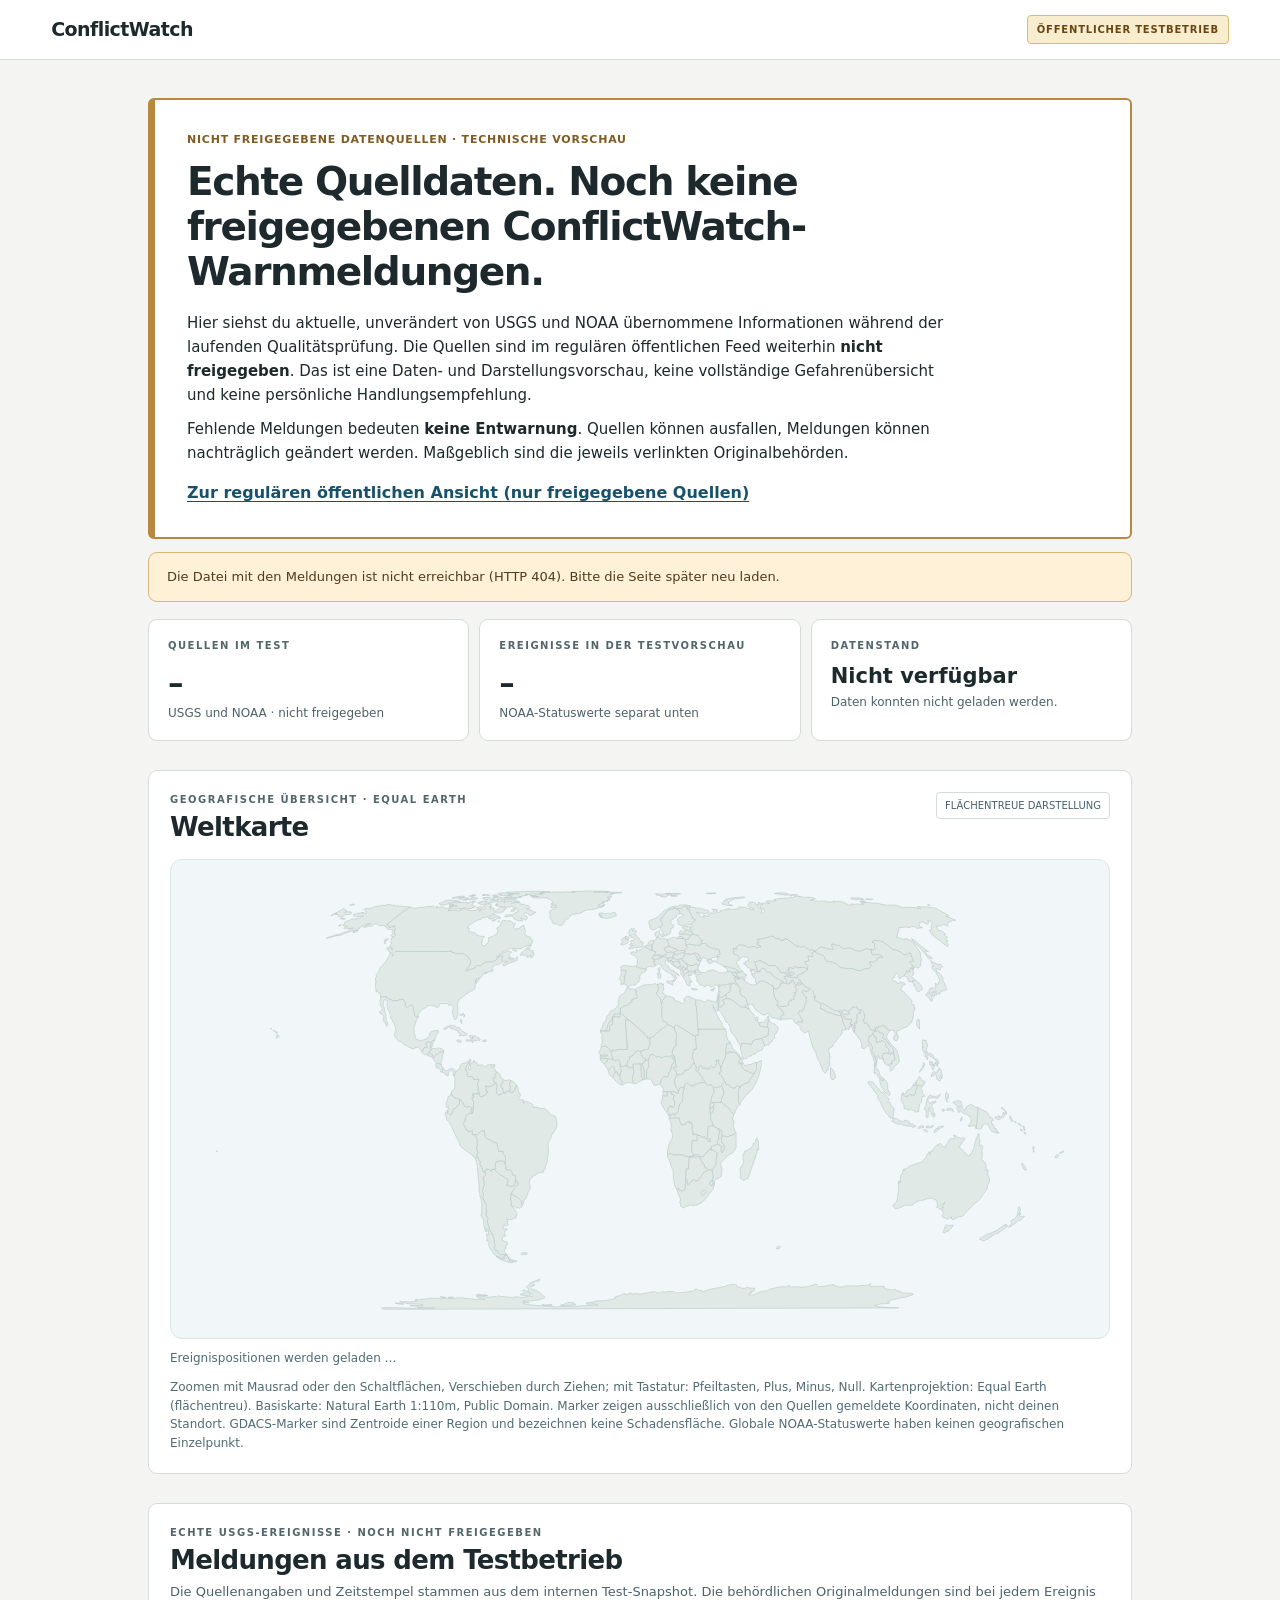
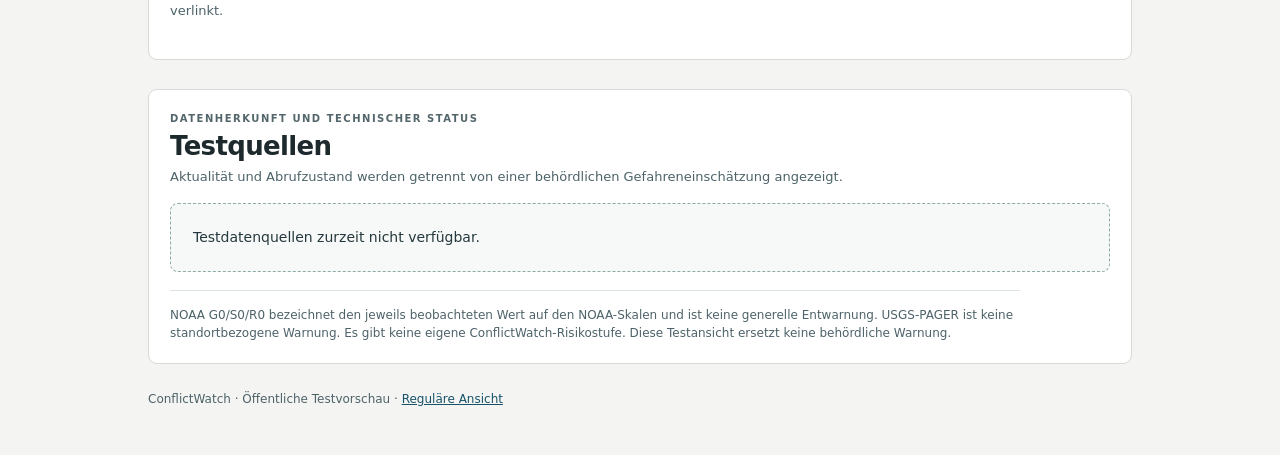
==== commit ac30ac67: "Apply verified quake impact and public release series" ====
--- a/site/test.html
+++ b/site/test.html
@@ -9,10 +9,10 @@
 <meta name="referrer" content="no-referrer">
 <meta name="description" content="Öffentliche ConflictWatch-Testvorschau mit echten, noch nicht freigegebenen Quellendaten. Keine Warnplattform.">
 <title>ConflictWatch – Öffentlicher Testbetrieb (nicht freigegebene Quellen)</title>
-<link rel="stylesheet" href="style.css?v=5">
+<link rel="stylesheet" href="style.css?v=6">
 <link rel="stylesheet" href="test.css?v=4">
-<script src="map.js?v=5" defer></script>
-<script src="app.js?v=6" defer></script>
+<script src="map.js?v=7" defer></script>
+<script src="app.js?v=7" defer></script>
 </head>
 <body data-mode="test">
 <a class="skip" href="#inhalt">Zum Inhalt springen</a>
@@ -46,7 +46,7 @@
         <div id="map-filters" class="map-filters" role="group" aria-label="Filter für die Kartendarstellung" hidden></div>
         <p id="map-legend" class="map-caption" hidden></p>
         <p id="map-events-note" class="map-caption">Ereignispositionen werden geladen …</p>
-        <p class="map-caption">Kartenprojektion: Equal Earth (flächentreu). Basiskarte: Natural Earth 1:110m, Public Domain. Marker zeigen ausschließlich von den Quellen gemeldete Koordinaten, nicht deinen Standort. GDACS-Marker sind Zentroide einer Region und bezeichnen keine Schadensfläche. Globale NOAA-Statuswerte haben keinen geografischen Einzelpunkt.</p>
+        <p class="map-caption">Zoomen mit Mausrad oder den Schaltflächen, Verschieben durch Ziehen; mit Tastatur: Pfeiltasten, Plus, Minus, Null. Kartenprojektion: Equal Earth (flächentreu). Basiskarte: Natural Earth 1:110m, Public Domain. Marker zeigen ausschließlich von den Quellen gemeldete Koordinaten, nicht deinen Standort. GDACS-Marker sind Zentroide einer Region und bezeichnen keine Schadensfläche. Globale NOAA-Statuswerte haben keinen geografischen Einzelpunkt.</p>
       </section>
     <section id="meldungen" class="section events-section" aria-labelledby="events-title">
       <p class="section-kicker">ECHTE USGS-EREIGNISSE · NOCH NICHT FREIGEGEBEN</p>
--- a/site/style.css
+++ b/site/style.css
@@ -65,6 +65,12 @@
 .map-event-region[data-level="red"]{stroke:#9d2f2f}
 .map-event-region.is-cluster{stroke-width:3;stroke-dasharray:7 4}
 .map-event-region.is-older{opacity:.45}
+.map-event-point.is-cluster{fill:#0f5f6e;stroke:#fff;stroke-width:3}
+.map-select{font:inherit;font-size:12px;padding:3px 6px;border:1px solid #b7c8ce;border-radius:5px;background:#fff;color:#1d292c}
+.map-btn{font:inherit;font-size:12px;padding:4px 10px;border:1px solid #b7c8ce;border-radius:5px;background:#fff;color:#1d292c;cursor:pointer}
+.map-btn:hover,.map-btn:focus-visible{border-color:#16788a}
+.equal-earth-map{touch-action:none;cursor:grab}
+.equal-earth-map:focus-visible{outline:2px solid #16788a;outline-offset:2px}
 .map-cluster-count{font:700 11px system-ui,sans-serif;fill:#1d292c;paint-order:stroke;stroke:#fff;stroke-width:3px}
 #map-points a:focus-visible .map-event-region,#map-points a:hover .map-event-region{stroke-width:4}
 .map-filters{display:flex;flex-wrap:wrap;gap:8px 16px;margin-top:12px}
